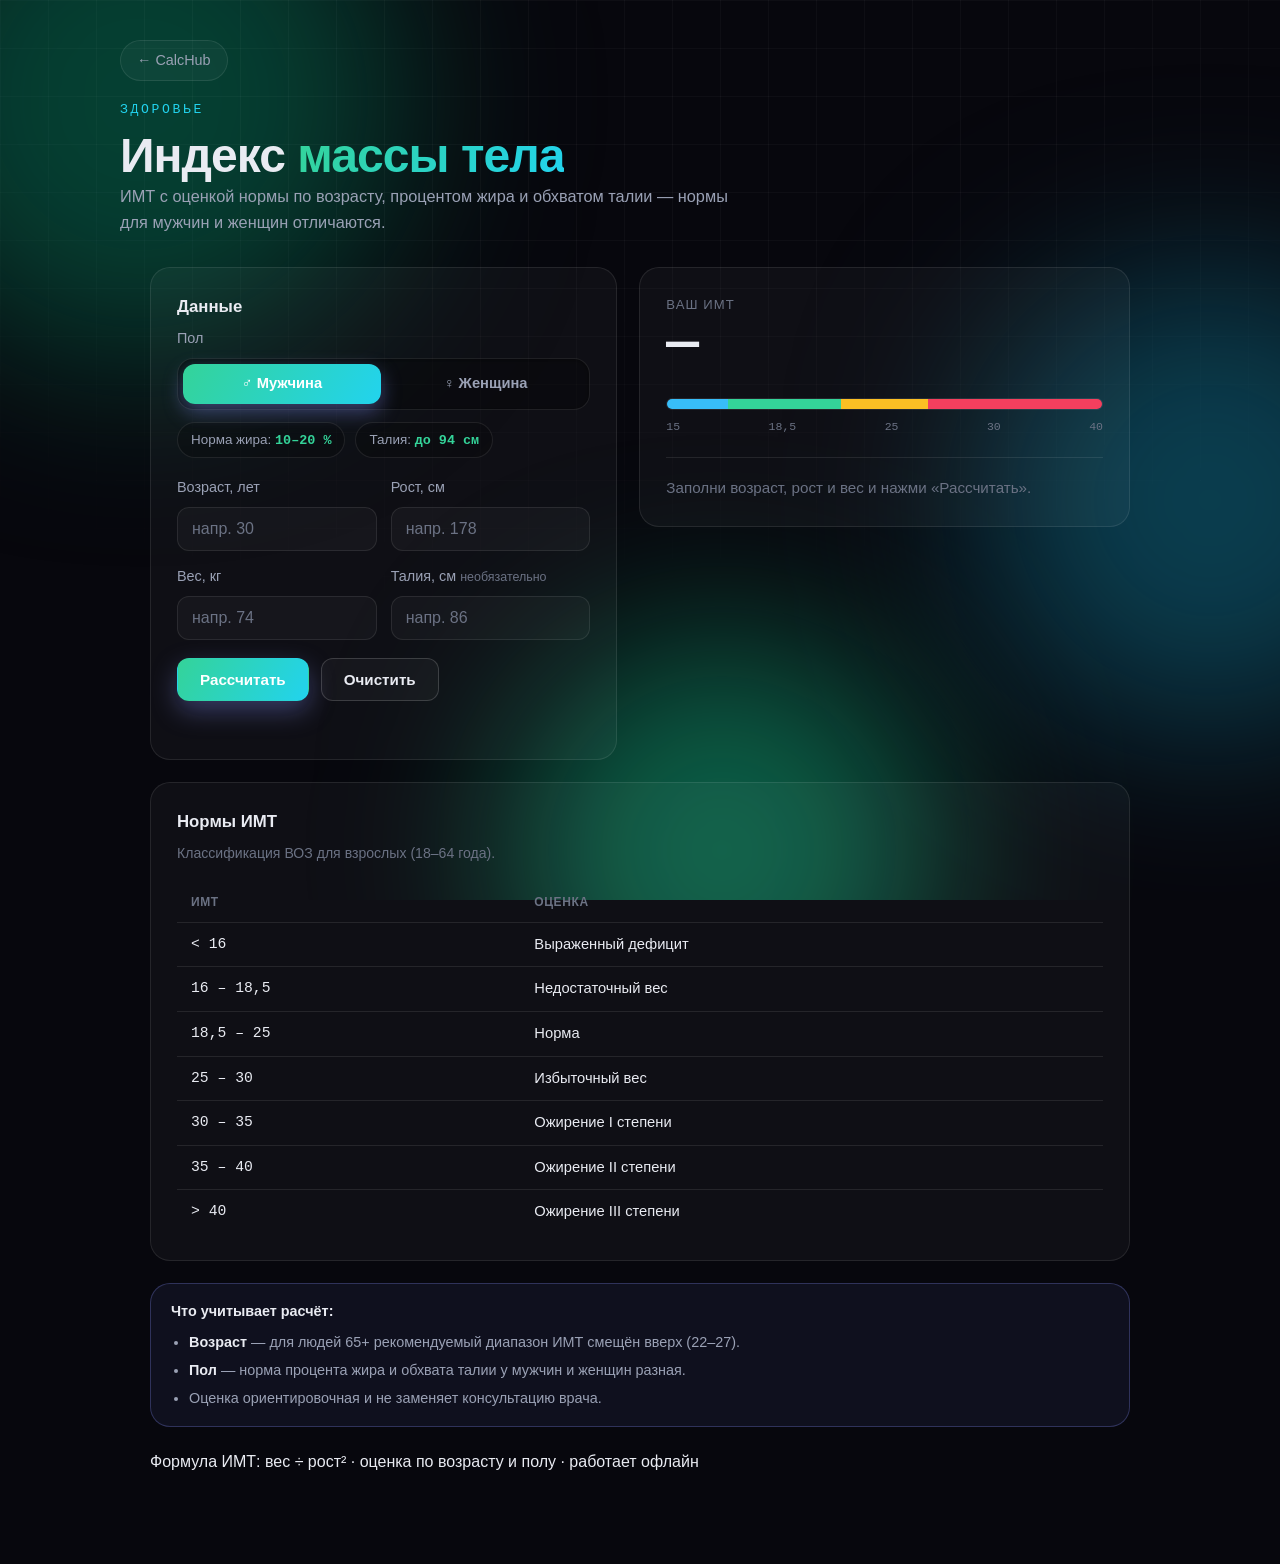
==== calculators/bmi/index.html @ f134fa41 "Add files via upload" ====
<!DOCTYPE html>
<html lang="ru">
<head>
  <meta charset="UTF-8">
  <meta name="viewport" content="width=device-width, initial-scale=1.0">
  <meta name="theme-color" content="#07070d">
  <meta name="description" content="Калькулятор индекса массы тела (ИМТ) с учётом пола и возраста: оценка нормы, процент жира и обхват талии.">
  <title>Индекс массы тела — CalcHub</title>
  <link rel="stylesheet" href="../shared/base.css">
  <link rel="stylesheet" href="style.css">
</head>
<body>
  <!-- Анимированный фон (зелёная гамма — под тему здоровья) -->
  <div class="bg" aria-hidden="true">
    <div class="blob blob-1"></div>
    <div class="blob blob-2"></div>
    <div class="blob blob-3"></div>
    <div class="grid-overlay"></div>
  </div>

  <!-- Шапка -->
  <header class="calc-header">
    <a class="back-link" href="../../index.html">← CalcHub</a>
    <div>
      <p class="eyebrow">Здоровье</p>
      <h1 class="calc-title">Индекс <span class="grad-text">массы тела</span></h1>
      <p class="calc-sub">
        ИМТ с оценкой нормы по возрасту, процентом жира и обхватом талии —
        нормы для мужчин и женщин отличаются.
      </p>
    </div>
  </header>

  <main class="calc-page bmi-page">
    <div class="bmi-layout">
      <!-- Данные -->
      <section class="panel">
        <div class="panel-title">Данные</div>

        <label class="field-label">Пол</label>
        <div class="segmented" id="sexToggle" role="tablist" aria-label="Пол">
          <button class="seg active" data-sex="male" type="button">♂ Мужчина</button>
          <button class="seg" data-sex="female" type="button">♀ Женщина</button>
        </div>
        <div class="sex-norms" id="sexNorms"></div>

        <div class="bmi-fields">
          <div>
            <label class="field-label" for="age">Возраст, лет</label>
            <input class="input" type="number" id="age" placeholder="напр. 30" inputmode="numeric" min="2" max="120">
          </div>
          <div>
            <label class="field-label" for="height">Рост, см</label>
            <input class="input" type="number" id="height" placeholder="напр. 178" inputmode="decimal" min="50" max="250">
          </div>
          <div>
            <label class="field-label" for="weight">Вес, кг</label>
            <input class="input" type="number" id="weight" placeholder="напр. 74" inputmode="decimal" min="10" max="400">
          </div>
          <div>
            <label class="field-label" for="waist">Талия, см <span class="opt">необязательно</span></label>
            <input class="input" type="number" id="waist" placeholder="напр. 86" inputmode="decimal" min="30" max="250">
          </div>
        </div>

        <div class="actions">
          <button class="btn btn-primary" id="bmiCalc" type="button">Рассчитать</button>
          <button class="btn btn-ghost" id="bmiClear" type="button">Очистить</button>
        </div>
        <p class="status" id="bmiStatus" role="status" aria-live="polite"></p>
      </section>

      <!-- Результат -->
      <section class="panel bmi-result">
        <div class="bmi-head">
          <div>
            <div class="bmi-label">Ваш ИМТ</div>
            <div class="bmi-value" id="bmiValue">—</div>
            <p class="bmi-verdict" id="bmiVerdict"></p>
          </div>
          <div class="bmi-cat" id="bmiCat"></div>
        </div>

        <div class="bmi-scale" id="bmiScale">
          <div class="scale-track">
            <span class="zone z-under"></span>
            <span class="zone z-normal"></span>
            <span class="zone z-over"></span>
            <span class="zone z-obese"></span>
          </div>
          <div class="scale-marker" id="scaleMarker" hidden><span></span></div>
          <div class="scale-ticks">
            <span>15</span><span>18,5</span><span>25</span><span>30</span><span>40</span>
          </div>
        </div>

        <div class="bmi-details" id="bmiDetails">
          <p class="bmi-placeholder">Заполни возраст, рост и вес — результат появится сразу.</p>
        </div>
      </section>
    </div>

    <!-- Таблица норм -->
    <section class="panel">
      <div class="panel-title">Нормы ИМТ</div>
      <p class="panel-hint" id="normsHint">Классификация ВОЗ для взрослых (18–64 года).</p>
      <div class="table-wrap">
        <table class="norms-table">
          <thead>
            <tr><th>ИМТ</th><th>Оценка</th></tr>
          </thead>
          <tbody id="normsBody"></tbody>
        </table>
      </div>
    </section>

    <!-- Подсказка -->
    <section class="tip">
      <strong>Что учитывает расчёт:</strong>
      <ul>
        <li><b>Возраст</b> — для людей 65+ рекомендуемый диапазон ИМТ смещён вверх (22–27).</li>
        <li><b>Пол</b> — норма процента жира и обхвата талии у мужчин и женщин разная.</li>
        <li>Оценка ориентировочная и не заменяет консультацию врача.</li>
      </ul>
    </section>

    <footer class="calc-footer">
      Формула ИМТ: вес ÷ рост² · оценка по возрасту и полу · работает офлайн
    </footer>
  </main>

  <script src="script.js"></script>
</body>
</html>
---- calculators/shared/base.css ----
/* ============================================================
   CalcHub — базовая тема для автономных калькуляторов
   Общие токены, фон, шапка, панели, поля и кнопки.
   Каждый калькулятор лежит в своей папке и открывается напрямую.
   ============================================================ */

:root {
  color-scheme: dark; /* нативные контролы (списки, скроллы) — в тёмной схеме */
  --bg: #07070d;
  --surface: rgba(255, 255, 255, 0.035);
  --surface-hover: rgba(255, 255, 255, 0.06);
  --border: rgba(255, 255, 255, 0.09);
  --border-strong: rgba(255, 255, 255, 0.16);
  --text: #e9ebf2;
  --text-muted: #9aa1b5;
  --text-faint: #6b7284;

  --cyan: #22d3ee;
  --indigo: #818cf8;
  --fuchsia: #e879f9;

  --grad: linear-gradient(120deg, #22d3ee 0%, #818cf8 50%, #e879f9 100%);
  --radius: 20px;
  --radius-sm: 12px;
  --maxw: 1120px;
  --ease: cubic-bezier(0.22, 1, 0.36, 1);
}

* { margin: 0; padding: 0; box-sizing: border-box; -webkit-tap-highlight-color: transparent; }

html { scroll-behavior: smooth; -webkit-text-size-adjust: 100%; }

button, a, input, .swatch, .color-sw, .shape-sw, .seg, .series-chip { touch-action: manipulation; }

body {
  font-family: "Segoe UI", "SF Pro Text", -apple-system, BlinkMacSystemFont, Roboto, Arial, sans-serif;
  background: var(--bg);
  color: var(--text);
  line-height: 1.6;
  overflow-x: hidden;
  -webkit-font-smoothing: antialiased;
  text-rendering: optimizeLegibility;
}

::selection { background: rgba(129, 140, 248, 0.4); color: #fff; }
a { color: inherit; text-decoration: none; }

::-webkit-scrollbar { width: 10px; }
::-webkit-scrollbar-track { background: var(--bg); }
::-webkit-scrollbar-thumb {
  background: linear-gradient(180deg, rgba(34,211,238,.5), rgba(232,121,249,.5));
  border-radius: 8px;
  border: 2px solid var(--bg);
}

/* ---------- Анимированный фон ---------- */
.bg { position: fixed; inset: 0; z-index: -2; overflow: hidden; }
.blob { position: absolute; border-radius: 50%; filter: blur(90px); opacity: .5; mix-blend-mode: screen; }
.blob-1 { width: 520px; height: 520px; background: #1d4ed8; top: -160px; left: -120px; animation: drift1 26s var(--ease) infinite alternate; }
.blob-2 { width: 460px; height: 460px; background: #7c3aed; top: 30%; right: -160px; animation: drift2 32s var(--ease) infinite alternate; }
.blob-3 { width: 420px; height: 420px; background: #0e7490; bottom: -160px; left: 40%; animation: drift3 38s var(--ease) infinite alternate; }
@keyframes drift1 { to { transform: translate(90px, 70px) scale(1.15); } }
@keyframes drift2 { to { transform: translate(-80px, 60px) scale(1.1); } }
@keyframes drift3 { to { transform: translate(60px, -60px) scale(1.2); } }

.grid-overlay {
  position: absolute; inset: 0;
  background-image:
    linear-gradient(rgba(255,255,255,.03) 1px, transparent 1px),
    linear-gradient(90deg, rgba(255,255,255,.03) 1px, transparent 1px);
  background-size: 48px 48px;
  mask-image: radial-gradient(ellipse 90% 70% at 50% 0%, #000 40%, transparent 100%);
  -webkit-mask-image: radial-gradient(ellipse 90% 70% at 50% 0%, #000 40%, transparent 100%);
}

/* ---------- Шапка калькулятора ---------- */
.calc-header {
  max-width: var(--maxw);
  margin: 0 auto;
  padding: 40px clamp(20px, 5vw, 40px) 8px;
  display: flex;
  flex-direction: column;
  gap: 18px;
}
.back-link {
  align-self: flex-start;
  display: inline-flex;
  align-items: center;
  gap: 8px;
  padding: 8px 16px;
  border-radius: 999px;
  border: 1px solid var(--border);
  background: var(--surface);
  color: var(--text-muted);
  font-size: .9rem;
  font-weight: 500;
  transition: color .2s, border-color .2s, transform .2s;
}
.back-link:hover { color: var(--text); border-color: var(--border-strong); transform: translateX(-3px); }

/* При встраивании в CalcHub внутренняя кнопка «назад» скрывается —
   навигацию обеспечивает оболочка приложения. */
body.embedded .back-link { display: none; }

.eyebrow {
  font-family: "Cascadia Code", Consolas, monospace;
  font-size: .82rem;
  letter-spacing: .2em;
  text-transform: uppercase;
  color: var(--cyan);
  margin-bottom: 10px;
}
.calc-title {
  font-size: clamp(1.9rem, 4.5vw, 3rem);
  font-weight: 800;
  letter-spacing: -0.02em;
  line-height: 1.1;
}
.grad-text {
  background: var(--grad);
  -webkit-background-clip: text;
  background-clip: text;
  color: transparent;
}
.calc-sub { color: var(--text-muted); max-width: 640px; font-size: 1.02rem; }

/* ---------- Раскладка страницы ---------- */
.calc-page {
  max-width: var(--maxw);
  margin: 0 auto;
  padding: 24px clamp(20px, 5vw, 40px) 90px;
  display: grid;
  gap: 22px;
}

/* ---------- Панели ---------- */
.panel {
  background: var(--surface);
  border: 1px solid var(--border);
  border-radius: var(--radius);
  padding: 26px;
}
.panel-title {
  font-size: 1.05rem;
  font-weight: 700;
  margin-bottom: 6px;
  display: flex;
  align-items: center;
  gap: 10px;
}
.panel-hint { color: var(--text-faint); font-size: .88rem; margin-bottom: 18px; }

/* ---------- Поля ---------- */
.field-label {
  display: block;
  font-size: .9rem;
  color: var(--text-muted);
  margin-bottom: 8px;
  font-weight: 500;
}
.input, .select {
  width: 100%;
  padding: 12px 14px;
  border-radius: var(--radius-sm);
  border: 1px solid var(--border);
  background: rgba(255,255,255,.03);
  color: var(--text);
  font-size: 1rem;
  font-family: inherit;
  outline: none;
  transition: border-color .2s, box-shadow .2s;
}
.input:focus, .select:focus {
  border-color: rgba(129,140,248,.7);
  box-shadow: 0 0 0 4px rgba(129,140,248,.15);
}
.select {
  appearance: none;
  -webkit-appearance: none;
  background-image: url("data:image/svg+xml,%3Csvg xmlns='http://www.w3.org/2000/svg' viewBox='0 0 24 24' fill='none' stroke='%239aa1b5' stroke-width='2.5' stroke-linecap='round' stroke-linejoin='round'%3E%3Cpolyline points='6 9 12 15 18 9'/%3E%3C/svg%3E");
  background-repeat: no-repeat;
  background-position: right 12px center;
  background-size: 14px;
  padding-right: 38px;
  cursor: pointer;
}
/* Пункты выпадающего списка — тёмный фон и светлый текст */
.select option {
  background-color: #12131d;
  color: var(--text);
}
.input::placeholder { color: var(--text-faint); }

/* ---------- Кнопки ---------- */
.btn {
  display: inline-flex;
  align-items: center;
  justify-content: center;
  gap: 8px;
  padding: 12px 22px;
  border-radius: var(--radius-sm);
  font-weight: 600;
  font-size: .95rem;
  font-family: inherit;
  border: 1px solid transparent;
  cursor: pointer;
  transition: transform .2s var(--ease), box-shadow .2s, background .2s, border-color .2s;
}
.btn-primary {
  color: #fff;
  background: var(--grad);
  box-shadow: 0 10px 26px rgba(129,140,248,.35);
}
.btn-primary:hover { transform: translateY(-2px); box-shadow: 0 16px 34px rgba(129,140,248,.45); }
.btn-ghost {
  border-color: var(--border-strong);
  color: var(--text);
  background: var(--surface);
}
.btn-ghost:hover { background: var(--surface-hover); border-color: rgba(129,140,248,.6); }

/* ---------- Сегментированный переключатель (вкладки) ---------- */
.segmented {
  display: flex;
  gap: 6px;
  padding: 5px;
  border-radius: 16px;
  background: rgba(0, 0, 0, 0.28);
  border: 1px solid var(--border);
  box-shadow: inset 0 1px 4px rgba(0, 0, 0, 0.35);
}
.seg {
  flex: 1 1 0;
  min-width: 0;
  padding: 11px 16px;
  border: none;
  border-radius: 12px;
  background: transparent;
  color: var(--text-muted);
  font-size: .92rem;
  font-weight: 600;
  font-family: inherit;
  line-height: 1.2;
  white-space: nowrap;
  text-overflow: ellipsis;
  overflow: hidden;
  cursor: pointer;
  transition: background .25s var(--ease), color .25s, box-shadow .25s;
}
.seg:hover { color: var(--text); background: rgba(255, 255, 255, 0.05); }
.seg.active {
  background: var(--grad);
  color: #fff;
  box-shadow: 0 8px 20px rgba(129, 140, 248, 0.4);
}
.seg.active:hover { background: var(--grad); color: #fff; }

/* ---------- Общие блоки ---------- */
.panel-head {
  display: flex;
  align-items: center;
  justify-content: space-between;
  gap: 12px;
  flex-wrap: wrap;
  margin-bottom: 16px;
}
.btn-sm { padding: 8px 14px; font-size: .85rem; }
.actions { display: flex; gap: 12px; flex-wrap: wrap; margin-top: 18px; }
.status { min-height: 1.4em; margin-top: 12px; font-size: .9rem; color: var(--text-muted); }
.status.ok { color: #34d399; }
.status.err { color: #fda4af; }
.table-wrap { overflow-x: auto; }

.chips { display: flex; flex-wrap: wrap; gap: 10px; margin-top: 14px; }
.chip {
  padding: 7px 15px;
  border-radius: 999px;
  border: 1px solid var(--border);
  background: rgba(255, 255, 255, 0.02);
  color: var(--text-muted);
  font-family: "Cascadia Code", Consolas, monospace;
  font-size: .9rem;
  cursor: pointer;
  transition: border-color .2s, color .2s, background .2s, transform .2s;
}
.chip:hover {
  border-color: rgba(129, 140, 248, 0.6);
  color: var(--text);
  background: var(--surface-hover);
  transform: translateY(-2px);
}

.tip {
  padding: 16px 20px;
  border-radius: var(--radius);
  border: 1px solid rgba(129, 140, 248, 0.28);
  background: rgba(129, 140, 248, 0.07);
  color: var(--text-muted);
  font-size: .9rem;
}
.tip strong { color: var(--text); }
.tip ol, .tip ul { margin: 8px 0 0 18px; display: grid; gap: 4px; }

/* ---------- Результат ---------- */
.result-value {
  font-size: clamp(2.2rem, 6vw, 3.4rem);
  font-weight: 850;
  letter-spacing: -0.03em;
  line-height: 1.05;
  background: var(--grad);
  -webkit-background-clip: text;
  background-clip: text;
  color: transparent;
  word-break: break-word;
}
.result-meta { color: var(--text-muted); font-size: 1rem; }

/* ---------- Адаптивность ---------- */
@media (max-width: 640px) {
  .panel { padding: 20px; }
  .calc-header { padding-top: 24px; }
  .calc-page { padding-bottom: 60px; }
  .seg { padding: 10px 6px; font-size: .78rem; }
}

@media (prefers-reduced-motion: reduce) {
  * { animation: none !important; transition: none !important; }
  .blob { animation: none !important; }
}
---- calculators/bmi/style.css ----
/* ============================================================
   Индекс массы тела — стили (тема «Здоровье»)
   ============================================================ */

/* Меняем акцент под тематику здоровья: зелёно-бирюзовая гамма */
:root {
  --grad: linear-gradient(120deg, #34d399 0%, #22d3ee 100%);
  --health: #34d399;
}
.blob-1 { background: #047857; }
.blob-2 { background: #0e7490; }
.blob-3 { background: #10b981; }

.bmi-page { max-width: 1060px; margin: 0 auto; }

/* ---------- Раскладка ---------- */
.bmi-layout {
  display: grid;
  grid-template-columns: 1fr 1.05fr;
  gap: 22px;
  align-items: start;
}

/* ---------- Поля ---------- */
.bmi-fields {
  display: grid;
  grid-template-columns: 1fr 1fr;
  gap: 14px;
  margin-top: 18px;
}
.opt {
  color: var(--text-faint);
  font-weight: 400;
  font-size: .78rem;
}

/* Пол нормы — меняются при выборе пола */
.sex-norms {
  display: flex;
  flex-wrap: wrap;
  gap: 10px;
  margin-top: 12px;
}
.sn-item {
  padding: 6px 13px;
  border-radius: 999px;
  border: 1px solid var(--border);
  background: rgba(0, 0, 0, 0.22);
  font-size: .84rem;
  color: var(--text-muted);
}
.sn-item b { color: var(--health); font-family: "Cascadia Code", Consolas, monospace; }

/* ---------- Результат ---------- */
.bmi-head {
  display: flex;
  align-items: center;
  justify-content: space-between;
  gap: 16px;
  flex-wrap: wrap;
}
.bmi-label {
  font-size: .82rem;
  letter-spacing: .08em;
  text-transform: uppercase;
  color: var(--text-faint);
}
.bmi-value {
  font-family: "Cascadia Code", Consolas, monospace;
  font-size: clamp(2.4rem, 7vw, 3.4rem);
  font-weight: 850;
  letter-spacing: -0.02em;
  line-height: 1.05;
  color: var(--text);
}
.bmi-verdict {
  margin-top: 4px;
  font-size: 1.05rem;
  font-weight: 700;
}
.bmi-cat {
  display: inline-flex;
  align-items: center;
  gap: 8px;
  padding: 9px 18px;
  border-radius: 999px;
  font-weight: 700;
  font-size: .95rem;
  border: 1px solid transparent;
  white-space: nowrap;
}
.bmi-cat .dot {
  width: 10px; height: 10px;
  border-radius: 50%;
  background: currentColor;
  flex-shrink: 0;
}

/* ---------- Шкала ---------- */
.bmi-scale { margin: 22px 0 6px; }
.scale-track {
  position: relative;
  display: flex;
  height: 12px;
  border-radius: 999px;
  overflow: hidden;
  border: 1px solid var(--border);
}
.scale-track .zone { display: block; }
.z-under { flex: 3.5; background: #38bdf8; }
.z-normal { flex: 6.5; background: #34d399; }
.z-over { flex: 5; background: #fbbf24; }
.z-obese { flex: 10; background: #f43f5e; }

.scale-marker {
  position: relative;
  height: 0;
}
.scale-marker span {
  position: absolute;
  top: -21px;
  width: 4px;
  height: 20px;
  margin-left: -2px;
  border-radius: 2px;
  background: #fff;
  box-shadow: 0 0 0 2px rgba(7, 7, 13, .8), 0 0 12px rgba(255, 255, 255, .6);
}
.scale-ticks {
  display: flex;
  justify-content: space-between;
  margin-top: 8px;
  font-family: "Cascadia Code", Consolas, monospace;
  font-size: .72rem;
  color: var(--text-faint);
}

/* ---------- Детали ---------- */
.bmi-details {
  margin-top: 20px;
  padding-top: 18px;
  border-top: 1px solid var(--border);
  display: grid;
  gap: 10px;
}
.bmi-placeholder { color: var(--text-faint); font-size: .95rem; }
.detail-row {
  display: flex;
  align-items: baseline;
  justify-content: space-between;
  gap: 14px;
  padding: 11px 14px;
  border-radius: var(--radius-sm);
  border: 1px solid var(--border);
  background: rgba(0, 0, 0, 0.18);
}
.detail-row .d-name { color: var(--text-muted); font-size: .9rem; }
.detail-row .d-val {
  font-family: "Cascadia Code", Consolas, monospace;
  font-weight: 700;
  font-size: .98rem;
  text-align: right;
}
.detail-row .d-sub {
  display: block;
  font-family: inherit;
  font-weight: 400;
  font-size: .76rem;
  color: var(--text-faint);
  margin-top: 2px;
}
.d-ok { color: #34d399; }
.d-warn { color: #fbbf24; }
.d-bad { color: #f43f5e; }
.d-info { color: var(--cyan); }

/* ---------- Таблица норм ---------- */
.norms-table { width: 100%; border-collapse: collapse; font-size: .92rem; }
.norms-table th, .norms-table td {
  padding: 10px 14px;
  text-align: left;
  border-bottom: 1px solid var(--border);
}
.norms-table th {
  color: var(--text-faint);
  font-weight: 600;
  font-size: .75rem;
  letter-spacing: .05em;
  text-transform: uppercase;
}
.norms-table tbody tr:last-child td { border-bottom: none; }
.norms-table .n-range {
  font-family: "Cascadia Code", Consolas, monospace;
  color: var(--text);
  white-space: nowrap;
}
.norms-table tr.active { background: rgba(52, 211, 153, 0.1); }
.norms-table tr.active .n-range { color: #34d399; }

/* ---------- Подсказка ---------- */
.tip ul { margin: 8px 0 0 18px; display: grid; gap: 5px; }
.tip b { color: var(--text); }

/* ---------- Адаптивность ---------- */
@media (max-width: 900px) {
  .bmi-layout { grid-template-columns: 1fr; }
}
@media (max-width: 440px) {
  .bmi-fields { grid-template-columns: 1fr; }
}
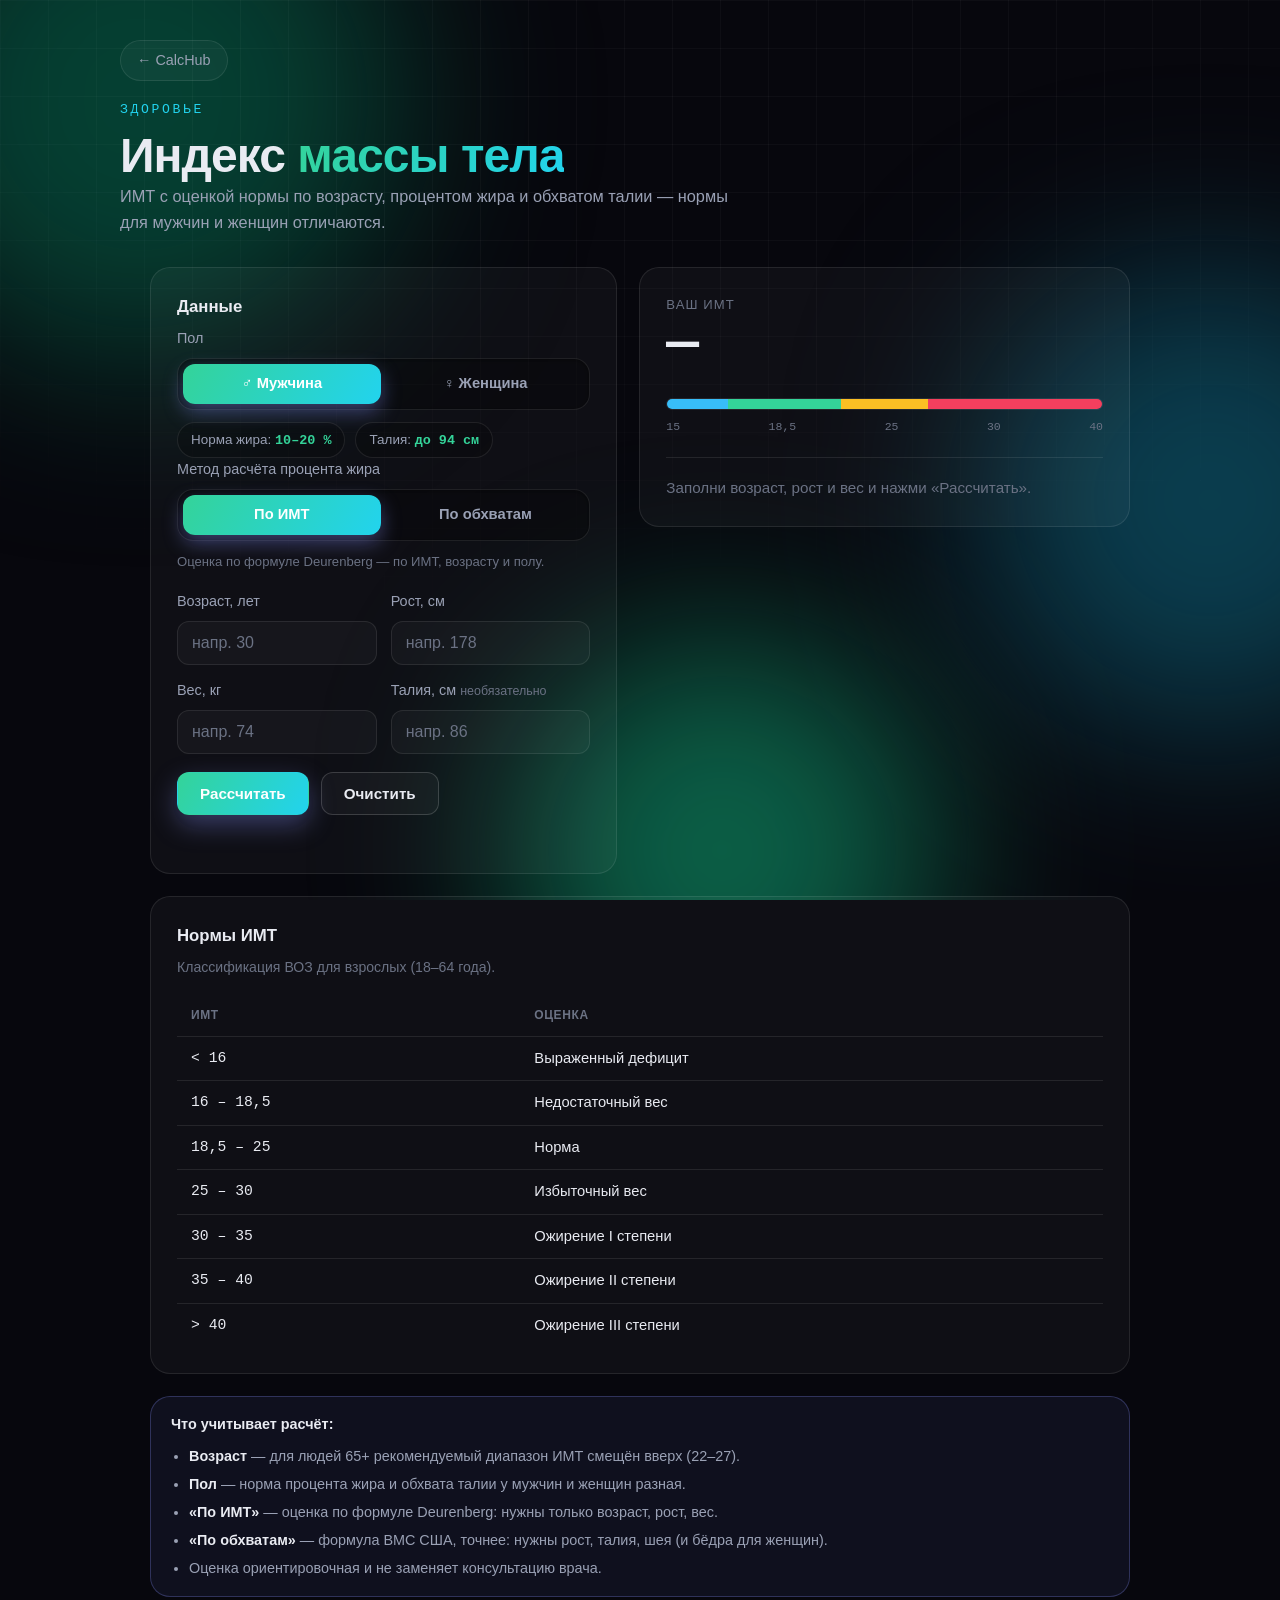
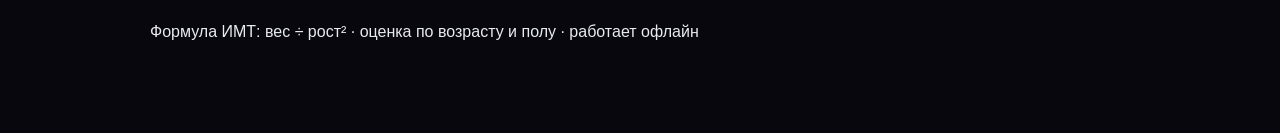
==== commit 820c1d25: "Add files via upload" ====
--- a/calculators/bmi/index.html
+++ b/calculators/bmi/index.html
@@ -44,6 +44,13 @@
         </div>
         <div class="sex-norms" id="sexNorms"></div>
 
+        <label class="field-label">Метод расчёта процента жира</label>
+        <div class="segmented" id="fatMethod" role="tablist" aria-label="Метод расчёта процента жира">
+          <button class="seg active" data-method="bmi" type="button">По ИМТ</button>
+          <button class="seg" data-method="navy" type="button">По обхватам</button>
+        </div>
+        <p class="method-hint" id="methodHint"></p>
+
         <div class="bmi-fields">
           <div>
             <label class="field-label" for="age">Возраст, лет</label>
@@ -58,8 +65,16 @@
             <input class="input" type="number" id="weight" placeholder="напр. 74" inputmode="decimal" min="10" max="400">
           </div>
           <div>
-            <label class="field-label" for="waist">Талия, см <span class="opt">необязательно</span></label>
+            <label class="field-label" for="waist">Талия, см <span class="opt" id="waistHint">необязательно</span></label>
             <input class="input" type="number" id="waist" placeholder="напр. 86" inputmode="decimal" min="30" max="250">
+          </div>
+          <div id="neckWrap" hidden>
+            <label class="field-label" for="neck">Шея, см</label>
+            <input class="input" type="number" id="neck" placeholder="напр. 38" inputmode="decimal" min="15" max="100">
+          </div>
+          <div id="hipWrap" hidden>
+            <label class="field-label" for="hip">Бёдра, см</label>
+            <input class="input" type="number" id="hip" placeholder="напр. 98" inputmode="decimal" min="40" max="250">
           </div>
         </div>
 
@@ -120,6 +135,8 @@
       <ul>
         <li><b>Возраст</b> — для людей 65+ рекомендуемый диапазон ИМТ смещён вверх (22–27).</li>
         <li><b>Пол</b> — норма процента жира и обхвата талии у мужчин и женщин разная.</li>
+        <li><b>«По ИМТ»</b> — оценка по формуле Deurenberg: нужны только возраст, рост, вес.</li>
+        <li><b>«По обхватам»</b> — формула ВМС США, точнее: нужны рост, талия, шея (и бёдра для женщин).</li>
         <li>Оценка ориентировочная и не заменяет консультацию врача.</li>
       </ul>
     </section>
--- a/calculators/shared/base.css
+++ b/calculators/shared/base.css
@@ -27,6 +27,9 @@
 }
 
 * { margin: 0; padding: 0; box-sizing: border-box; -webkit-tap-highlight-color: transparent; }
+
+/* Атрибут hidden должен побеждать любой display из классов (grid/flex) */
+[hidden] { display: none !important; }
 
 html { scroll-behavior: smooth; -webkit-text-size-adjust: 100%; }
 
--- a/calculators/bmi/style.css
+++ b/calculators/bmi/style.css
@@ -50,6 +50,13 @@
   color: var(--text-muted);
 }
 .sn-item b { color: var(--health); font-family: "Cascadia Code", Consolas, monospace; }
+
+.method-hint {
+  margin-top: 10px;
+  color: var(--text-faint);
+  font-size: .82rem;
+  min-height: 1.2em;
+}
 
 /* ---------- Результат ---------- */
 .bmi-head {
